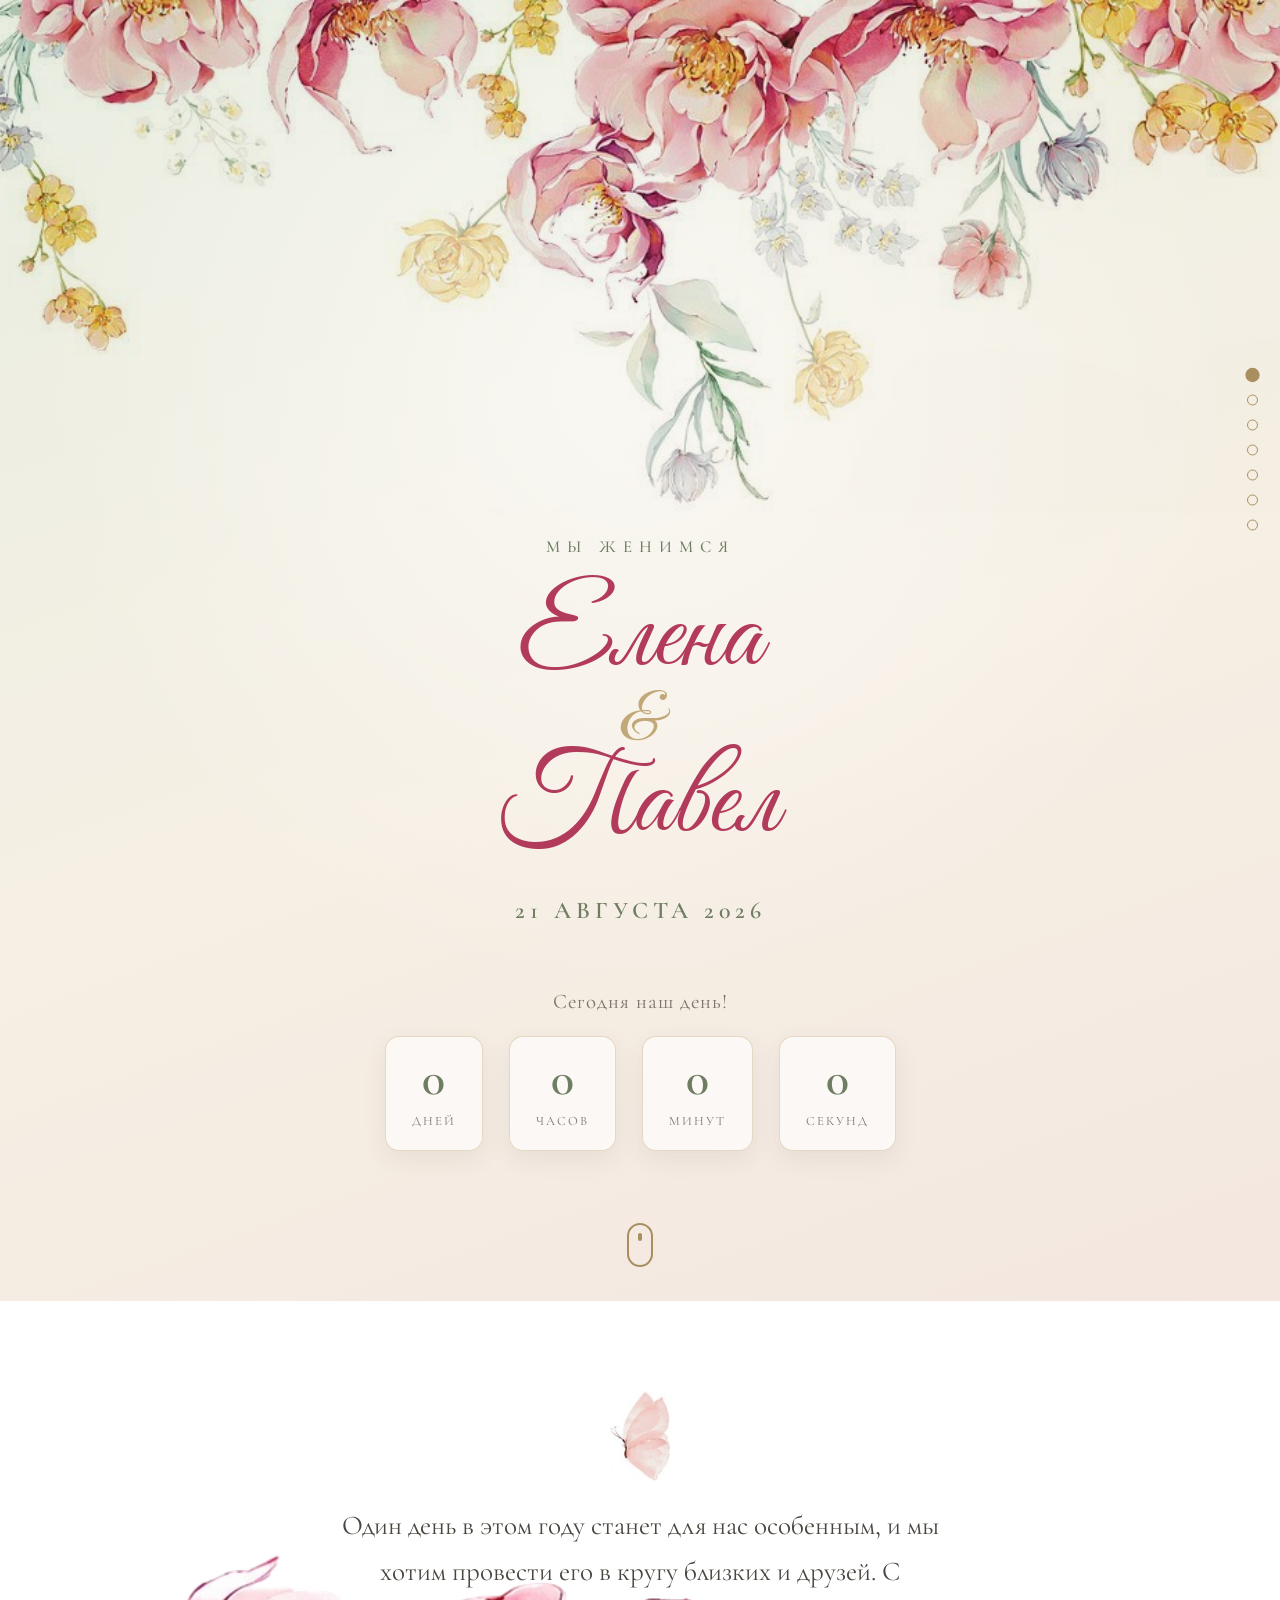
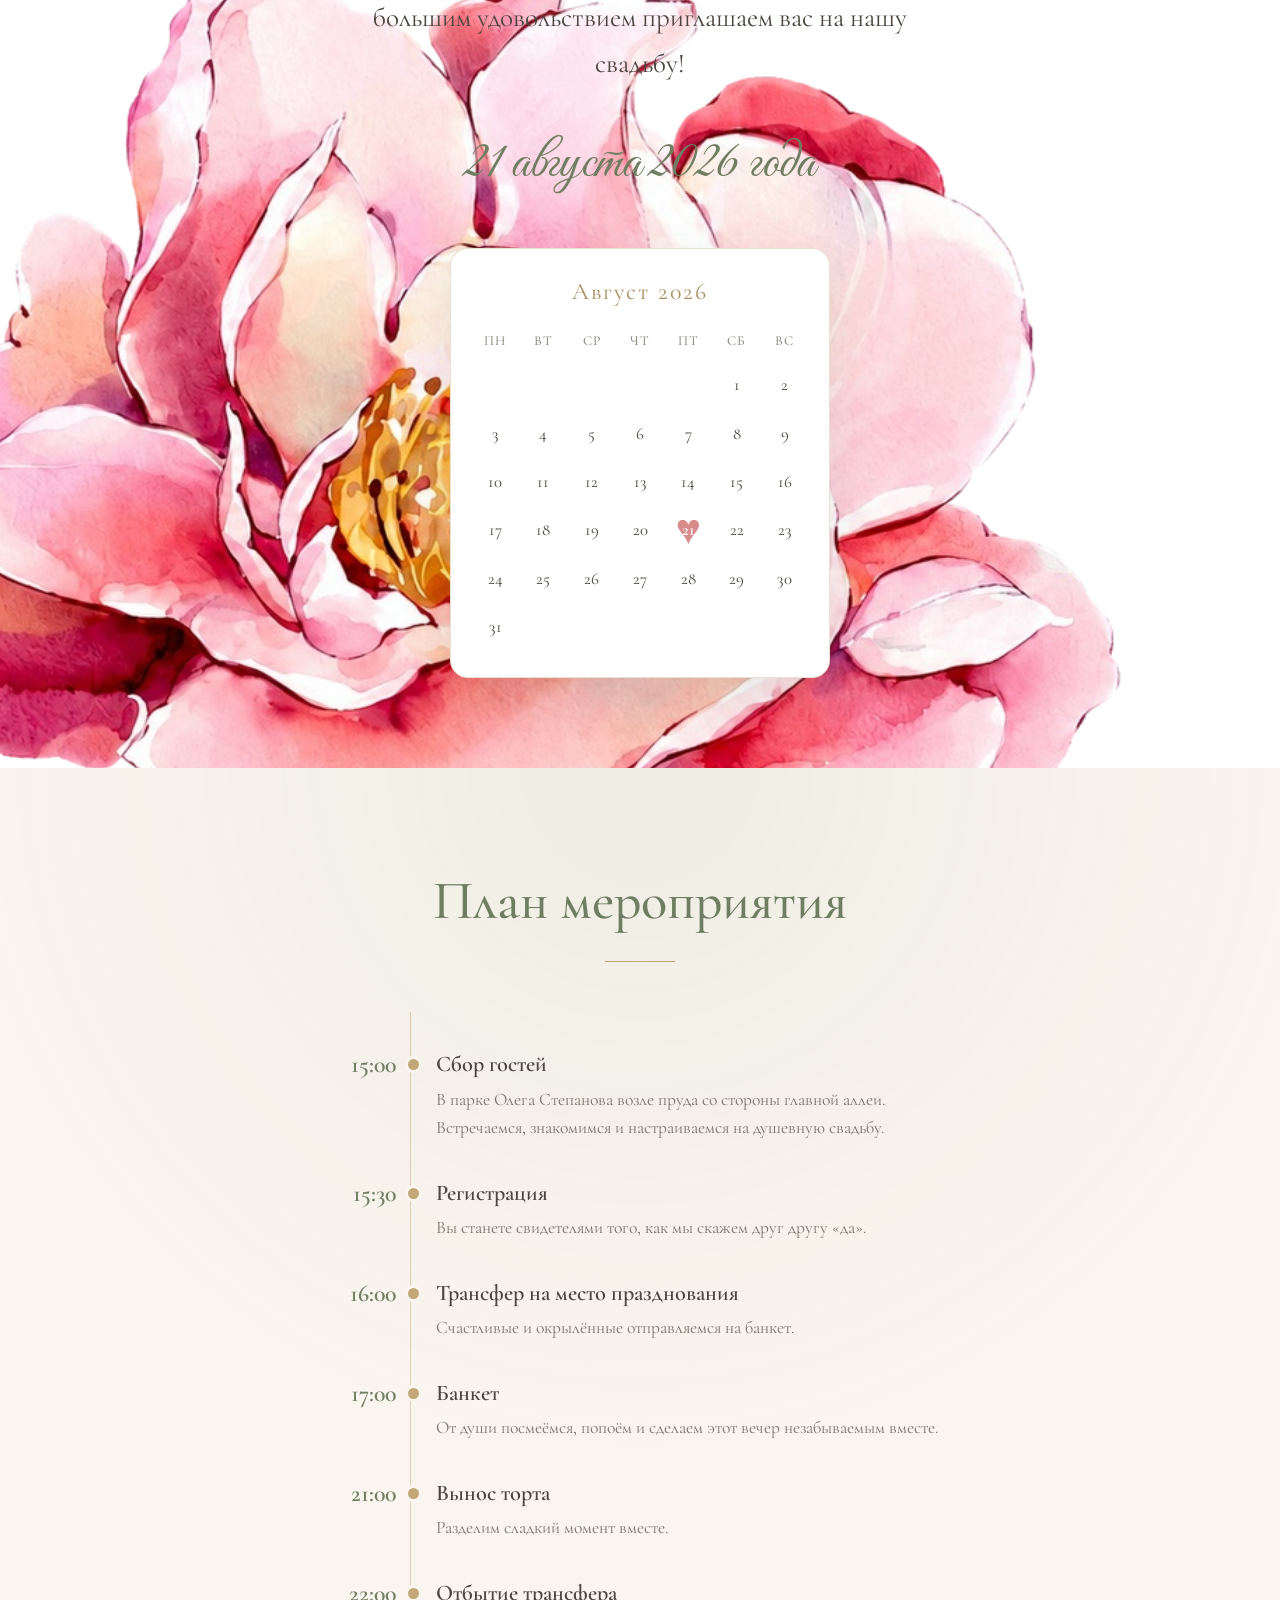
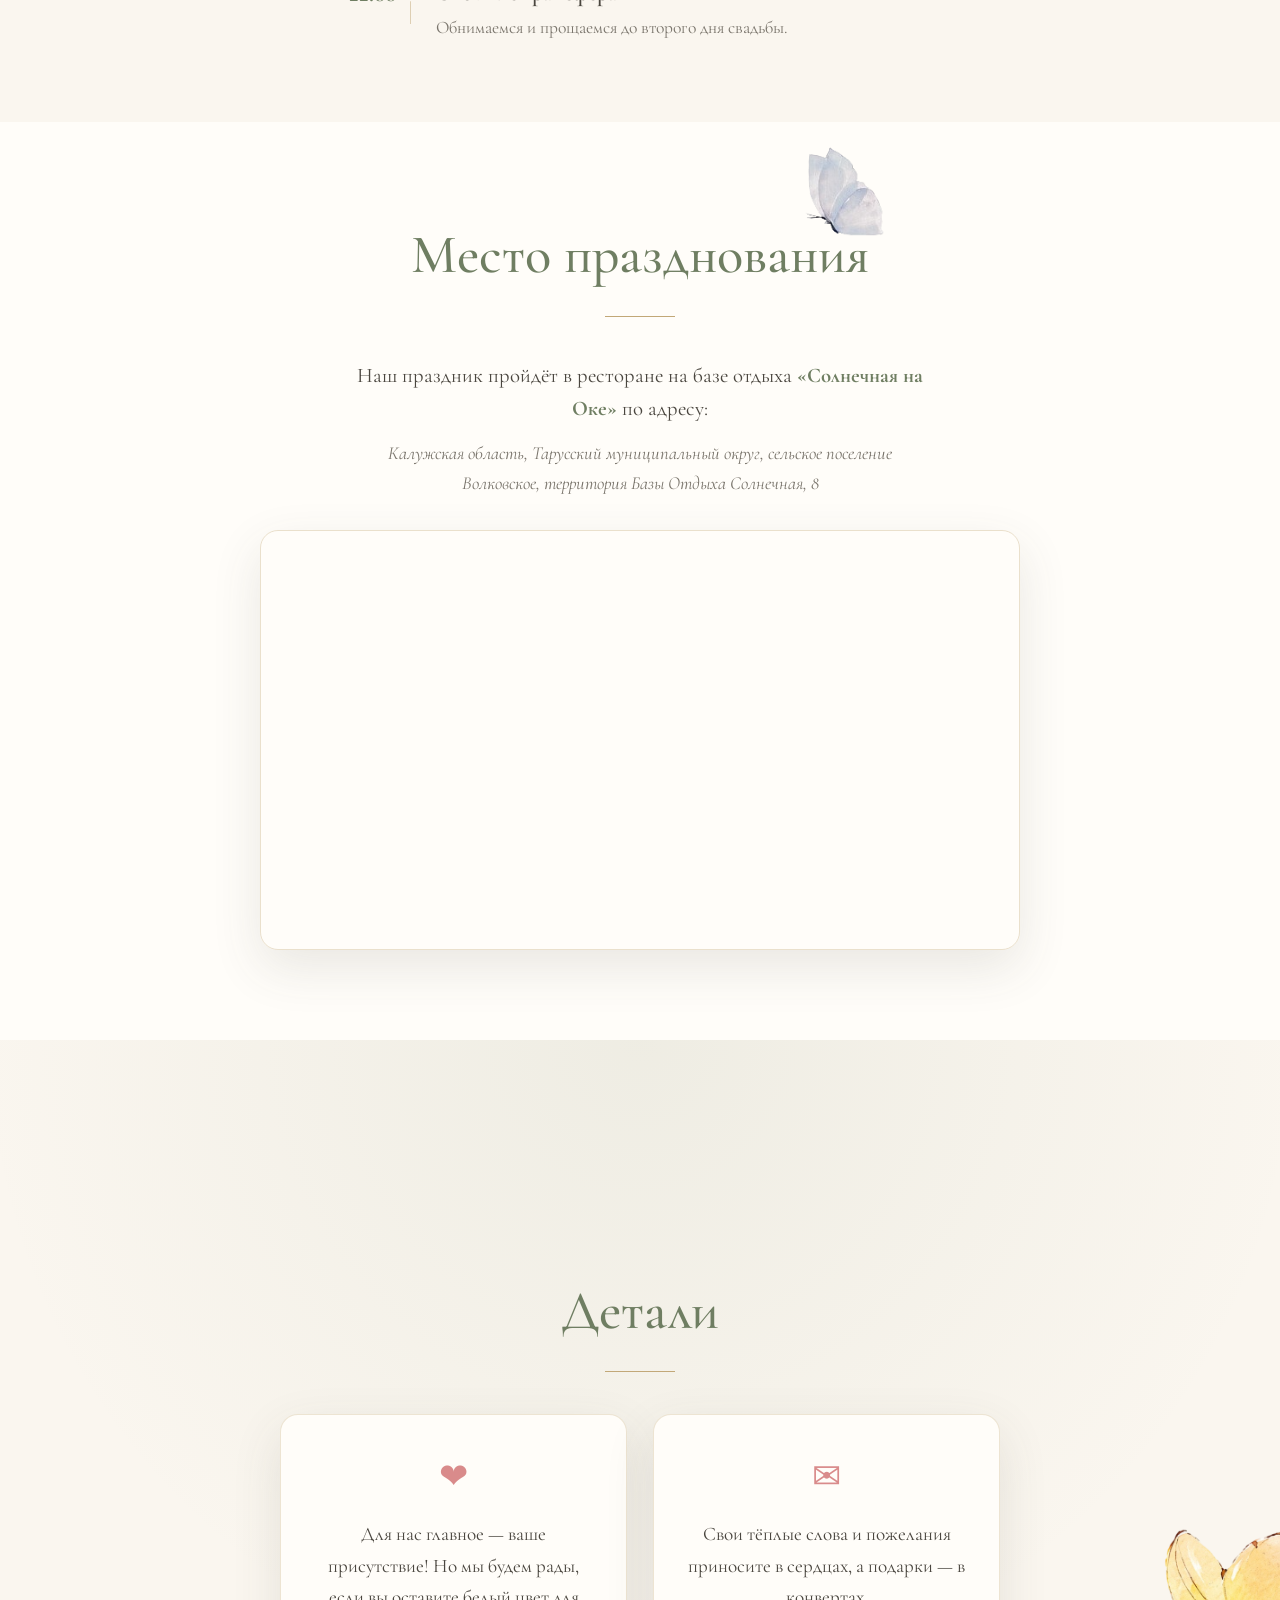
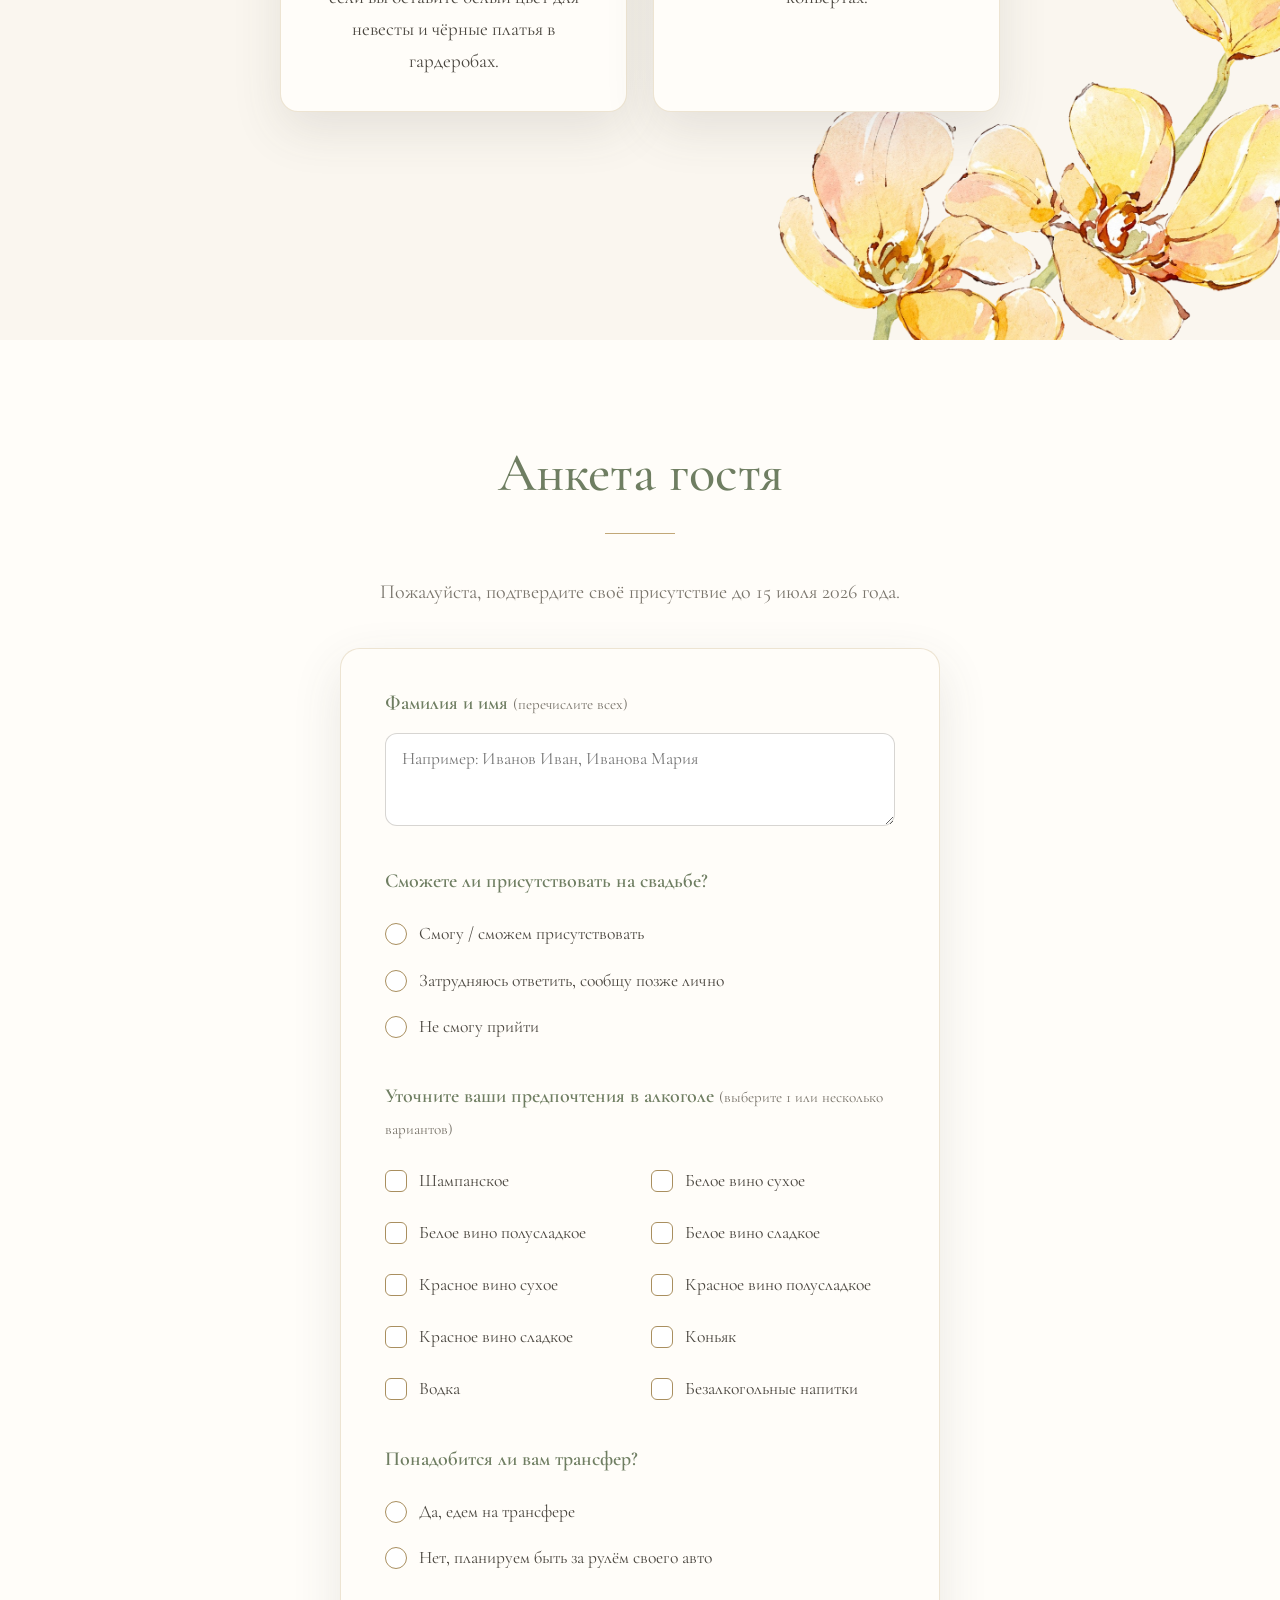
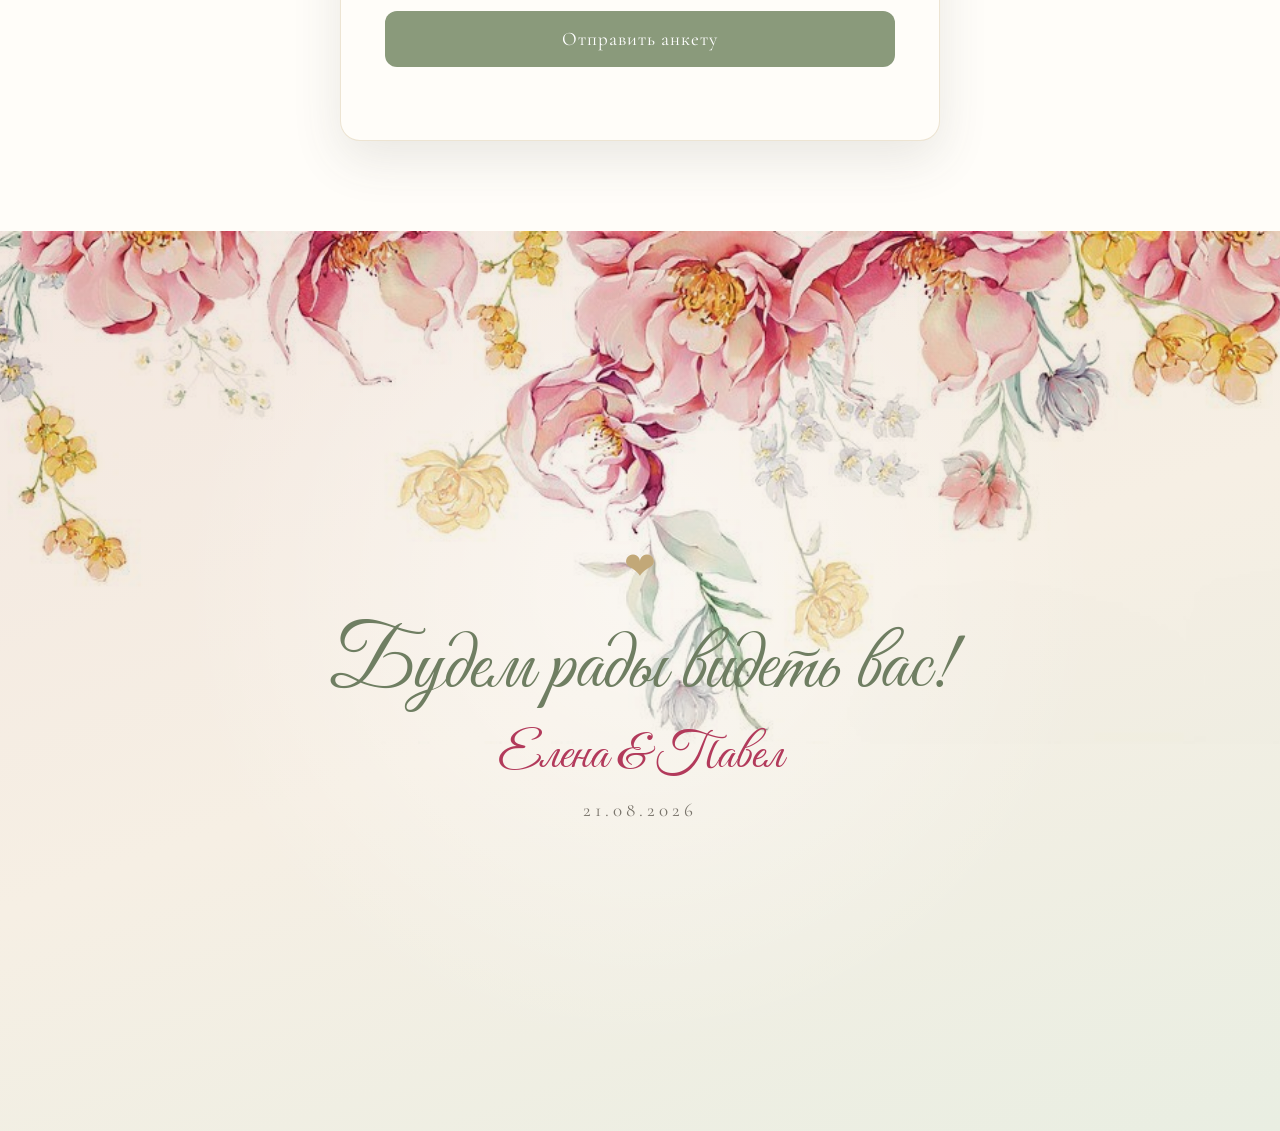
==== index.html @ e18c3d2d "Add files via upload" ====
<!DOCTYPE html>
<html lang="ru">
<head>
  <meta charset="UTF-8" />
  <meta name="viewport" content="width=device-width, initial-scale=1.0" />
  <title>Елена &amp; Павел — Приглашение на свадьбу</title>
  <meta name="description" content="Приглашение на свадьбу Елены и Павла — 21 августа 2026 года" />
  <link rel="preconnect" href="https://fonts.googleapis.com" />
  <link rel="preconnect" href="https://fonts.gstatic.com" crossorigin />
  <link href="https://fonts.googleapis.com/css2?family=Cormorant+Garamond:ital,wght@0,400;0,500;0,600;1,400&family=Great+Vibes&display=swap" rel="stylesheet" />
  <link rel="stylesheet" href="styles.css" />
</head>
<body>

  <!-- Навигация-точки -->
  <nav class="dots" aria-label="Навигация по разделам">
    <a href="#hero" class="dot" data-label="Начало"></a>
    <a href="#invite" class="dot" data-label="Приглашение"></a>
    <a href="#plan" class="dot" data-label="План"></a>
    <a href="#place" class="dot" data-label="Место"></a>
    <a href="#details" class="dot" data-label="Детали"></a>
    <a href="#rsvp" class="dot" data-label="Анкета"></a>
    <a href="#final" class="dot" data-label="Финал"></a>
  </nav>

  <!-- 1. ГЛАВНЫЙ ЭКРАН -->
  <section id="hero" class="section section--hero">
    <!-- Гирлянда из пионов и цветов, свисающая сверху -->
    <img class="deco deco--garland deco--blend" src="images/top-flowers.jpg" alt="" aria-hidden="true" />
    <div class="hero__inner reveal">
      <p class="hero__eyebrow">Мы женимся</p>
      <h1 class="names">
        <span>Елена</span>
        <span class="amp">&amp;</span>
        <span>Павел</span>
      </h1>
      <p class="hero__date">21 августа 2026</p>

      <p class="countdown__title">До свадьбы осталось</p>
      <div class="countdown" id="countdown" aria-live="polite">
        <div class="countdown__cell"><span class="countdown__num" id="cd-days">0</span><span class="countdown__lbl" id="cd-days-lbl">дней</span></div>
        <div class="countdown__cell"><span class="countdown__num" id="cd-hours">0</span><span class="countdown__lbl" id="cd-hours-lbl">часов</span></div>
        <div class="countdown__cell"><span class="countdown__num" id="cd-mins">0</span><span class="countdown__lbl" id="cd-mins-lbl">минут</span></div>
        <div class="countdown__cell"><span class="countdown__num" id="cd-secs">0</span><span class="countdown__lbl" id="cd-secs-lbl">секунд</span></div>
      </div>
    </div>
    <a href="#invite" class="scroll-hint" aria-label="Листайте вниз">
      <span></span>
    </a>
  </section>

  <!-- 2. ПРИГЛАШЕНИЕ -->
  <section id="invite" class="section section--light">
    <img class="deco deco--peony-bl" src="images/peony-big.png" alt="" aria-hidden="true" />
    <div class="container reveal">
      <img class="invite__butterfly deco--blend" src="images/butterfly-pink.jpg" alt="" aria-hidden="true" />
      <p class="invite__text">
        Один день в этом году станет для нас особенным, и мы хотим провести его
        в кругу близких и друзей. С большим удовольствием приглашаем вас
        на нашу свадьбу!
      </p>
      <p class="invite__date">21 августа 2026 года</p>

      <!-- Календарь -->
      <div class="calendar" id="calendar" aria-label="Календарь августа 2026 года">
        <div class="calendar__month">Август 2026</div>
        <div class="calendar__weekdays">
          <span>Пн</span><span>Вт</span><span>Ср</span><span>Чт</span><span>Пт</span><span>Сб</span><span>Вс</span>
        </div>
        <div class="calendar__grid" id="calendar-grid"></div>
      </div>
    </div>
  </section>

  <!-- 3. ПЛАН МЕРОПРИЯТИЯ -->
  <section id="plan" class="section section--accent">
    <div class="container reveal">
      <h2 class="section__title">План мероприятия</h2>
      <div class="timeline">
        <div class="timeline__item reveal">
          <div class="timeline__time">15:00</div>
          <div class="timeline__body">
            <h3>Сбор гостей</h3>
            <p>В парке Олега Степанова возле пруда со стороны главной аллеи.
              Встречаемся, знакомимся и настраиваемся на душевную свадьбу.</p>
          </div>
        </div>
        <div class="timeline__item reveal">
          <div class="timeline__time">15:30</div>
          <div class="timeline__body">
            <h3>Регистрация</h3>
            <p>Вы станете свидетелями того, как мы скажем друг другу «да».</p>
          </div>
        </div>
        <div class="timeline__item reveal">
          <div class="timeline__time">16:00</div>
          <div class="timeline__body">
            <h3>Трансфер на место празднования</h3>
            <p>Счастливые и окрылённые отправляемся на банкет.</p>
          </div>
        </div>
        <div class="timeline__item reveal">
          <div class="timeline__time">17:00</div>
          <div class="timeline__body">
            <h3>Банкет</h3>
            <p>От души посмеёмся, попоём и сделаем этот вечер незабываемым вместе.</p>
          </div>
        </div>
        <div class="timeline__item reveal">
          <div class="timeline__time">21:00</div>
          <div class="timeline__body">
            <h3>Вынос торта</h3>
            <p>Разделим сладкий момент вместе.</p>
          </div>
        </div>
        <div class="timeline__item reveal">
          <div class="timeline__time">22:00</div>
          <div class="timeline__body">
            <h3>Отбытие трансфера</h3>
            <p>Обнимаемся и прощаемся до второго дня свадьбы.</p>
          </div>
        </div>
      </div>
    </div>
  </section>

  <!-- 4. МЕСТО ПРАЗДНОВАНИЯ -->
  <section id="place" class="section section--light">
    <div class="container reveal">
      <h2 class="section__title">Место праздновани<span class="title-perch">я<img class="butterfly-on-letter" src="images/butterfly-blue2.png" alt="" aria-hidden="true" /></span></h2>
      <p class="place__text">
        Наш праздник пройдёт в ресторане на базе отдыха
        <strong>«Солнечная на Оке»</strong> по адресу:
      </p>
      <p class="place__address">
        Калужская область, Тарусский муниципальный округ,
        сельское поселение Волковское, территория Базы Отдыха Солнечная, 8
      </p>
      <div class="map">
        <iframe
          src="https://yandex.ru/map-widget/v1/?text=%D0%9A%D0%B0%D0%BB%D1%83%D0%B6%D1%81%D0%BA%D0%B0%D1%8F%20%D0%BE%D0%B1%D0%BB%D0%B0%D1%81%D1%82%D1%8C%2C%20%D0%A2%D0%B0%D1%80%D1%83%D1%81%D1%81%D0%BA%D0%B8%D0%B9%20%D1%80%D0%B0%D0%B9%D0%BE%D0%BD%2C%20%D0%B1%D0%B0%D0%B7%D0%B0%20%D0%BE%D1%82%D0%B4%D1%8B%D1%85%D0%B0%20%D0%A1%D0%BE%D0%BB%D0%BD%D0%B5%D1%87%D0%BD%D0%B0%D1%8F%20%D0%BD%D0%B0%20%D0%9E%D0%BA%D0%B5&z=14"
          width="100%" height="100%" frameborder="0" allowfullscreen
          title="Карта проезда к базе отдыха Солнечная на Оке"
          loading="lazy"></iframe>
      </div>
    </div>
  </section>

  <!-- 5. ДЕТАЛИ -->
  <section id="details" class="section section--accent">
    <!-- жёлтые цветы в нижнем-правом углу -->
    <img class="deco deco--peony-br" src="images/yellow-flowers.png" alt="" aria-hidden="true" />
    <div class="container reveal">
      <h2 class="section__title">Детали</h2>
      <div class="details__cards">
        <div class="detail-card">
          <div class="detail-card__icon">&#10084;</div>
          <p>Для нас главное — ваше присутствие! Но мы будем рады, если вы
            оставите белый цвет для невесты и чёрные платья в гардеробах.</p>
        </div>
        <div class="detail-card">
          <div class="detail-card__icon">&#9993;</div>
          <p>Свои тёплые слова и пожелания приносите в сердцах, а подарки —
            в конвертах.</p>
        </div>
      </div>
    </div>
  </section>

  <!-- 6. АНКЕТА ГОСТЯ -->
  <section id="rsvp" class="section section--light">
    <div class="container reveal">
      <h2 class="section__title">Анкета гостя</h2>
      <p class="rsvp__lead">
        Пожалуйста, подтвердите своё присутствие до 15 июля 2026 года.
      </p>

      <form class="rsvp-form" id="rsvp-form"
            action="https://formsubmit.co/zeferina@mail.ru" method="POST">
        <!-- Настройки FormSubmit -->
        <input type="hidden" name="_subject" value="Новый ответ на анкету свадьбы Елены и Павла" />
        <input type="hidden" name="_template" value="table" />
        <input type="hidden" name="_captcha" value="false" />
        <input type="hidden" name="_next" value="https://formsubmit.co/" />
        <input type="text" name="_honey" style="display:none" />

        <!-- Вопрос 1 -->
        <div class="field">
          <label class="field__label" for="guests">Фамилия и имя <span class="muted">(перечислите всех)</span></label>
          <textarea id="guests" name="Гости (ФИО)" rows="3" required
            placeholder="Например: Иванов Иван, Иванова Мария"></textarea>
        </div>

        <!-- Вопрос 2 -->
        <fieldset class="field">
          <legend class="field__label">Сможете ли присутствовать на свадьбе?</legend>
          <label class="opt"><input type="radio" name="Присутствие" value="Смогу/сможем присутствовать" required /><span>Смогу / сможем присутствовать</span></label>
          <label class="opt"><input type="radio" name="Присутствие" value="Затрудняюсь ответить, сообщу позже лично" /><span>Затрудняюсь ответить, сообщу позже лично</span></label>
          <label class="opt"><input type="radio" name="Присутствие" value="Не смогу прийти" /><span>Не смогу прийти</span></label>
        </fieldset>

        <!-- Вопрос 3 -->
        <fieldset class="field">
          <legend class="field__label">Уточните ваши предпочтения в алкоголе <span class="muted">(выберите 1 или несколько вариантов)</span></legend>
          <div class="opts-grid">
            <label class="opt"><input type="checkbox" name="Напитки" value="Шампанское" /><span>Шампанское</span></label>
            <label class="opt"><input type="checkbox" name="Напитки" value="Белое вино сухое" /><span>Белое вино сухое</span></label>
            <label class="opt"><input type="checkbox" name="Напитки" value="Белое вино полусладкое" /><span>Белое вино полусладкое</span></label>
            <label class="opt"><input type="checkbox" name="Напитки" value="Белое вино сладкое" /><span>Белое вино сладкое</span></label>
            <label class="opt"><input type="checkbox" name="Напитки" value="Красное вино сухое" /><span>Красное вино сухое</span></label>
            <label class="opt"><input type="checkbox" name="Напитки" value="Красное вино полусладкое" /><span>Красное вино полусладкое</span></label>
            <label class="opt"><input type="checkbox" name="Напитки" value="Красное вино сладкое" /><span>Красное вино сладкое</span></label>
            <label class="opt"><input type="checkbox" name="Напитки" value="Коньяк" /><span>Коньяк</span></label>
            <label class="opt"><input type="checkbox" name="Напитки" value="Водка" /><span>Водка</span></label>
            <label class="opt"><input type="checkbox" name="Напитки" value="Безалкогольные напитки" /><span>Безалкогольные напитки</span></label>
          </div>
        </fieldset>

        <!-- Вопрос 4 -->
        <fieldset class="field">
          <legend class="field__label">Понадобится ли вам трансфер?</legend>
          <label class="opt"><input type="radio" name="Трансфер" value="Да, едем на трансфере" required /><span>Да, едем на трансфере</span></label>
          <label class="opt"><input type="radio" name="Трансфер" value="Нет, планируем быть за рулём своего авто" /><span>Нет, планируем быть за рулём своего авто</span></label>
        </fieldset>

        <button type="submit" class="btn">Отправить анкету</button>
        <p class="form-note" id="form-note"></p>
      </form>
    </div>
  </section>

  <!-- 7. ФИНАЛ -->
  <section id="final" class="section section--hero section--final">
    <img class="deco deco--garland deco--blend" src="images/top-flowers.jpg" alt="" aria-hidden="true" />
    <div class="hero__inner reveal">
      <div class="ornament ornament--light">&#10084;</div>
      <h2 class="final__title">Будем рады видеть вас!</h2>
      <p class="final__sign">Елена &amp; Павел</p>
      <p class="final__date">21.08.2026</p>
    </div>
  </section>

  <script src="script.js"></script>
</body>
</html>
---- styles.css ----
/* ===== Переменные и базовые стили ===== */
:root {
  --cream: #faf6ef;
  --ivory: #fffdf9;
  --sage: #8a9a7b;
  --sage-dark: #6f7e62;
  --gold: #c2a878;
  --gold-dark: #a98f5f;
  --text: #4a463f;
  --text-soft: #7a756c;
  --rose: #d98b8b;
  --names-rose: #b23a5b; /* тёмно-розовый из лепестков пионов — для имён */
  --shadow: 0 18px 50px rgba(74, 70, 63, 0.12);
}

* { box-sizing: border-box; margin: 0; padding: 0; }

html { scroll-behavior: smooth; }

body {
  font-family: 'Cormorant Garamond', Georgia, serif;
  color: var(--text);
  background: var(--cream);
  font-size: 19px;
  line-height: 1.6;
  scroll-snap-type: y proximity;
  overflow-x: hidden;
}

/* ===== Секции ===== */
.section {
  min-height: 100vh;
  display: flex;
  align-items: center;
  justify-content: center;
  padding: 90px 24px;
  position: relative;
  scroll-snap-align: start;
  overflow: hidden;
}
.section--light { background: var(--ivory); }
.section--accent {
  background:
    radial-gradient(circle at 50% 0%, rgba(138,154,123,0.10), transparent 60%),
    var(--cream);
}

.container {
  width: 100%;
  max-width: 760px;
  text-align: center;
}

.section__title {
  font-size: clamp(2.2rem, 6vw, 3.4rem);
  font-weight: 500;
  color: var(--sage-dark);
  margin-bottom: 42px;
  position: relative;
  display: inline-block;
}
.section__title::after {
  content: '';
  display: block;
  width: 70px; height: 1px;
  background: var(--gold);
  margin: 16px auto 0;
}

/* ===== 1. Главный экран ===== */
.section--hero {
  background:
    radial-gradient(circle at 50% 30%, rgba(255,255,255,0.55), transparent 55%),
    linear-gradient(160deg, #e9eee2 0%, #f6efe4 55%, #f3e7e0 100%);
  text-align: center;
  flex-direction: column;
}
/* Главный экран: контент опускаем ниже гирлянды (отступ = высота гирлянды + запас) */
#hero { justify-content: flex-start; padding-top: 0; }
#hero .hero__inner { padding-top: min(calc(40vw + 22px), 543px); padding-bottom: 60px; }
.hero__inner { max-width: 760px; }
.hero__eyebrow {
  text-transform: uppercase;
  letter-spacing: 7px;
  font-size: clamp(0.85rem, 2vw, 1.05rem);
  font-weight: 500;
  color: var(--sage-dark);
  margin-bottom: 20px;
}
.names {
  font-family: 'Great Vibes', cursive;
  font-weight: 400;
  font-size: clamp(3.6rem, 13vw, 7rem);
  line-height: 1.05;
  color: var(--names-rose);
  display: flex;
  flex-direction: column;
  align-items: center;
  gap: 4px;
}
.names .amp {
  font-size: 0.6em;
  color: var(--gold);
  line-height: 0.6;
}
.hero__date {
  letter-spacing: 5px;
  text-transform: uppercase;
  font-size: clamp(1.15rem, 2.8vw, 1.5rem);
  font-weight: 600;
  color: var(--sage-dark);
  margin: 28px 0 54px;
}

/* ===== Таймер ===== */
.countdown__title {
  font-size: 1.3rem;
  color: var(--text-soft);
  letter-spacing: 1px;
  margin-bottom: 18px;
}
.countdown {
  display: flex;
  justify-content: center;
  gap: clamp(10px, 3vw, 26px);
  flex-wrap: wrap;
}
.countdown__cell {
  background: rgba(255,255,255,0.65);
  border: 1px solid rgba(194,168,120,0.4);
  border-radius: 14px;
  padding: 18px clamp(12px, 4vw, 26px);
  min-width: 78px;
  box-shadow: 0 8px 24px rgba(74,70,63,0.08);
}
.countdown__num {
  display: block;
  font-size: clamp(2rem, 7vw, 3rem);
  font-weight: 600;
  color: var(--sage-dark);
  line-height: 1;
}
.countdown__lbl {
  display: block;
  font-size: 0.8rem;
  text-transform: uppercase;
  letter-spacing: 2px;
  color: var(--text-soft);
  margin-top: 8px;
}

/* Подсказка скролла */
.scroll-hint {
  position: absolute;
  bottom: 34px;
  left: 50%;
  transform: translateX(-50%);
  width: 26px; height: 44px;
  border: 2px solid var(--gold-dark);
  border-radius: 14px;
}
.scroll-hint span {
  position: absolute;
  top: 8px; left: 50%;
  width: 4px; height: 8px;
  margin-left: -2px;
  background: var(--gold-dark);
  border-radius: 2px;
  animation: scrollDot 1.6s infinite;
}
@keyframes scrollDot {
  0% { opacity: 0; transform: translateY(0); }
  40% { opacity: 1; }
  100% { opacity: 0; transform: translateY(16px); }
}

/* ===== 2. Приглашение ===== */
.ornament {
  font-size: 2.4rem;
  color: var(--rose);
  margin-bottom: 26px;
}
.ornament--light { color: var(--gold); }
.invite__text {
  font-size: clamp(1.25rem, 3.4vw, 1.7rem);
  line-height: 1.7;
  color: var(--text);
  max-width: 620px;
  margin: 0 auto;
}
.invite__date {
  font-family: 'Great Vibes', cursive;
  font-size: clamp(2.4rem, 7vw, 3.4rem);
  color: var(--sage-dark);
  margin: 34px 0 40px;
}

/* ===== Календарь ===== */
.calendar {
  max-width: 380px;
  margin: 0 auto;
  background: #ffffff;
  border: 1px solid rgba(194,168,120,0.35);
  border-radius: 18px;
  padding: 24px 22px 28px;
  box-shadow: var(--shadow);
}
.calendar__month {
  font-size: 1.5rem;
  color: var(--gold-dark);
  letter-spacing: 2px;
  margin-bottom: 18px;
}
.calendar__weekdays,
.calendar__grid {
  display: grid;
  grid-template-columns: repeat(7, 1fr);
  gap: 4px;
}
.calendar__weekdays span {
  font-size: 0.85rem;
  text-transform: uppercase;
  letter-spacing: 1px;
  color: var(--text-soft);
  padding-bottom: 8px;
}
.calendar__grid { margin-top: 4px; }
.calendar__day {
  aspect-ratio: 1;
  display: flex;
  align-items: center;
  justify-content: center;
  font-size: 1.05rem;
  color: var(--text);
  border-radius: 50%;
}
.calendar__day--empty { visibility: hidden; }
.calendar__day--target {
  position: relative;
  color: #fff;
  font-weight: 600;
}
.calendar__day--target::before {
  content: '\2665'; /* сердце */
  position: absolute;
  inset: -2px;
  display: flex;
  align-items: center;
  justify-content: center;
  font-size: 2.7rem;
  color: var(--rose);
  z-index: 0;
  animation: heartBeat 1.8s ease-in-out infinite;
}
.calendar__day--target span {
  position: relative;
  z-index: 1;
}
@keyframes heartBeat {
  0%, 100% { transform: scale(1); }
  45% { transform: scale(1.12); }
}

/* ===== 3. Таймлайн ===== */
.timeline {
  text-align: left;
  max-width: 600px;
  margin: 0 auto;
  position: relative;
}
.timeline::before {
  content: '';
  position: absolute;
  left: 70px; top: 8px; bottom: 8px;
  width: 1px;
  background: rgba(194,168,120,0.5);
}
.timeline__item {
  display: flex;
  gap: 26px;
  padding: 16px 0;
  position: relative;
}
.timeline__time {
  flex: 0 0 56px;
  text-align: right;
  font-size: 1.5rem;
  font-weight: 600;
  color: var(--sage-dark);
}
.timeline__item::after {
  content: '';
  position: absolute;
  left: 65px; top: 26px;
  width: 11px; height: 11px;
  background: var(--gold);
  border: 3px solid var(--cream);
  border-radius: 50%;
}
.section--accent .timeline__item::after { border-color: var(--cream); }
.timeline__body { padding-left: 14px; }
.timeline__body h3 {
  font-size: 1.4rem;
  font-weight: 600;
  color: var(--text);
  margin-bottom: 4px;
}
.timeline__body p {
  color: var(--text-soft);
  font-size: 1.1rem;
}

/* ===== 4. Место ===== */
.place__text {
  font-size: 1.3rem;
  max-width: 600px;
  margin: 0 auto 14px;
}
.place__text strong { color: var(--sage-dark); }
.place__address {
  color: var(--text-soft);
  font-size: 1.15rem;
  max-width: 560px;
  margin: 0 auto 32px;
  font-style: italic;
}
.map {
  width: 100%;
  height: 420px;
  border-radius: 18px;
  overflow: hidden;
  box-shadow: var(--shadow);
  border: 1px solid rgba(194,168,120,0.35);
}
.map iframe { display: block; border: 0; }

/* ===== 5. Детали ===== */
.details__cards {
  display: grid;
  grid-template-columns: 1fr 1fr;
  gap: 26px;
  max-width: 720px;
  margin: 0 auto;
}
.detail-card {
  background: var(--ivory);
  border: 1px solid rgba(194,168,120,0.3);
  border-radius: 18px;
  padding: 34px 28px;
  box-shadow: var(--shadow);
}
.detail-card__icon {
  font-size: 2.2rem;
  color: var(--rose);
  margin-bottom: 14px;
}
.detail-card p {
  font-size: 1.2rem;
  color: var(--text);
  line-height: 1.65;
}

/* ===== 6. Анкета ===== */
.rsvp__lead {
  font-size: 1.25rem;
  color: var(--text-soft);
  margin-bottom: 40px;
}
.rsvp-form {
  text-align: left;
  max-width: 600px;
  margin: 0 auto;
  background: var(--ivory);
  border: 1px solid rgba(194,168,120,0.3);
  border-radius: 20px;
  padding: 38px clamp(20px, 5vw, 44px);
  box-shadow: var(--shadow);
}
.field { margin-bottom: 30px; border: 0; }
.field__label {
  display: block;
  font-size: 1.25rem;
  font-weight: 600;
  color: var(--sage-dark);
  margin-bottom: 14px;
}
.muted { color: var(--text-soft); font-weight: 400; font-size: 0.95rem; }

textarea {
  width: 100%;
  font-family: inherit;
  font-size: 1.1rem;
  color: var(--text);
  padding: 14px 16px;
  border: 1px solid rgba(122,117,108,0.3);
  border-radius: 12px;
  background: #fff;
  resize: vertical;
}
textarea:focus {
  outline: none;
  border-color: var(--sage);
  box-shadow: 0 0 0 3px rgba(138,154,123,0.18);
}

.opts-grid {
  display: grid;
  grid-template-columns: 1fr 1fr;
  gap: 6px 22px;
}
.opt {
  display: flex;
  align-items: center;
  gap: 12px;
  padding: 9px 0;
  cursor: pointer;
  font-size: 1.1rem;
  color: var(--text);
}
.opt input {
  appearance: none;
  -webkit-appearance: none;
  flex: 0 0 22px;
  width: 22px; height: 22px;
  border: 1.5px solid var(--gold-dark);
  background: #fff;
  cursor: pointer;
  position: relative;
  transition: all 0.15s ease;
}
.opt input[type="radio"] { border-radius: 50%; }
.opt input[type="checkbox"] { border-radius: 6px; }
.opt input:checked {
  background: var(--sage);
  border-color: var(--sage);
}
.opt input:checked::after {
  content: '';
  position: absolute;
  left: 7px; top: 3px;
  width: 5px; height: 10px;
  border: solid #fff;
  border-width: 0 2px 2px 0;
  transform: rotate(45deg);
}
.opt input[type="radio"]:checked::after {
  left: 6px; top: 6px;
  width: 8px; height: 8px;
  border: 0;
  border-radius: 50%;
  background: #fff;
  transform: none;
}

.btn {
  display: block;
  width: 100%;
  margin-top: 8px;
  padding: 16px;
  font-family: inherit;
  font-size: 1.2rem;
  letter-spacing: 1px;
  color: #fff;
  background: var(--sage);
  border: 0;
  border-radius: 12px;
  cursor: pointer;
  transition: background 0.2s ease, transform 0.1s ease;
}
.btn:hover { background: var(--sage-dark); }
.btn:active { transform: scale(0.99); }
.form-note {
  margin-top: 16px;
  text-align: center;
  font-size: 1rem;
  color: var(--sage-dark);
  min-height: 1.2em;
}

/* ===== 7. Финал ===== */
.section--final {
  background:
    radial-gradient(circle at 50% 40%, rgba(255,255,255,0.5), transparent 55%),
    linear-gradient(160deg, #f3e7e0 0%, #f6efe4 50%, #e9eee2 100%);
}
.final__title {
  font-family: 'Great Vibes', cursive;
  font-weight: 400;
  font-size: clamp(2.8rem, 9vw, 5rem);
  color: var(--sage-dark);
  line-height: 1.1;
}
.final__sign {
  font-family: 'Great Vibes', cursive;
  font-weight: 400;
  font-size: clamp(2.2rem, 6vw, 3.2rem);
  letter-spacing: 0;
  text-transform: none;
  color: var(--names-rose);
  margin-top: 16px;
  line-height: 1.1;
}
.final__date {
  letter-spacing: 4px;
  color: var(--text-soft);
  margin-top: 10px;
}

/* ===== Навигация-точки ===== */
.dots {
  position: fixed;
  right: 22px;
  top: 50%;
  transform: translateY(-50%);
  display: flex;
  flex-direction: column;
  gap: 14px;
  z-index: 50;
}
.dot {
  width: 11px; height: 11px;
  border-radius: 50%;
  border: 1.5px solid var(--gold-dark);
  background: transparent;
  transition: all 0.25s ease;
  position: relative;
}
.dot.is-active { background: var(--gold-dark); transform: scale(1.3); }
.dot::after {
  content: attr(data-label);
  position: absolute;
  right: 22px;
  top: 50%;
  transform: translateY(-50%);
  background: var(--sage-dark);
  color: #fff;
  font-size: 0.8rem;
  padding: 3px 10px;
  border-radius: 8px;
  white-space: nowrap;
  opacity: 0;
  pointer-events: none;
  transition: opacity 0.2s ease;
}
.dot:hover::after { opacity: 1; }

/* ===== Декор: акварельные цветы и бабочки ===== */
/* Контент всегда поверх декора */
.container, .hero__inner { position: relative; z-index: 2; }

.deco {
  position: absolute;
  pointer-events: none;
  user-select: none;
  z-index: 1;
}
/* Картинки с белым фоном: умножение прячет белое на светлом фоне */
.deco--blend { mix-blend-mode: multiply; }

/* Экран «Приглашение»: фон как у картинки (белый), бабочка статична по центру */
#invite { background: #ffffff; }
.invite__butterfly {
  display: block;
  width: clamp(46px, 12vw, 60px);
  height: auto;
  margin: 0 auto 22px;
}

/* Гирлянда, свисающая сверху (главный экран и финал) */
.deco--garland {
  top: 0; left: 50%;
  transform: translateX(-50%);
  width: 130%;          /* +30% к размеру цветов */
  max-width: 1690px;
  height: auto;
}

/* Пион в нижнем-левом углу (приглашение) */
.deco--peony-bl {
  bottom: 0; left: 0;
  width: clamp(520px, 140vw, 1880px);  /* ещё в 2 раза крупнее — 140% ширины */
  transform: translate(-26%, 28%);     /* выезжает из нижнего-левого угла и закрывает его */
  height: auto;
}
/* Пион с бабочкой в нижнем-правом углу (детали) */
.deco--peony-br {
  bottom: 0; right: -30px;
  width: clamp(300px, 52vw, 575px);  /* жёлтые цветы, +15% */
  transform: translateY(10%);        /* опущены на 10% ниже */
  height: auto;
}

/* Голубая бабочка, сидящая на краешке буквы «я» в «празднования» */
.title-perch { position: relative; white-space: nowrap; }
.butterfly-on-letter {
  position: absolute;
  top: -1.46em;     /* лапки касаются верхнего края буквы */
  right: -0.4em;    /* у правого края буквы «я» */
  width: clamp(61px, 12vw, 94px);  /* ещё +30% */
  height: auto;
  pointer-events: none;
}
/* Веточка в верхнем-левом углу (место) */
.deco--leaf-tl {
  top: -20px; left: 6px;
  width: clamp(58px, 9vw, 96px);
  height: auto;
}
/* Бабочки: внешний слой ЛЕТИТ по траектории, внутренний МАШЕТ крыльями */
.butterfly { will-change: transform; }
.butterfly__img {
  display: block;
  width: 100%;
  height: auto;
  transform-origin: 50% 50%;
  /* взмах крыльев — лёгкое сжатие по горизонтали */
  animation: wing-flap 0.32s ease-in-out infinite alternate;
}
.deco--butterfly-tr {
  top: 12%; right: 10%;
  width: clamp(46px, 8vw, 66px);
  animation: fly-tr 15s ease-in-out infinite;
}
.deco--butterfly-bl {
  bottom: 18%; left: 10%;
  width: clamp(50px, 8vw, 72px);
  animation: fly-bl 19s ease-in-out infinite;
}
/* Полёт по дуге с возвратом — бабочка кружит, не улетая с экрана */
@keyframes fly-tr {
  0%   { transform: translate(0, 0) rotate(-10deg); }
  18%  { transform: translate(-46px, 34px) rotate(8deg); }
  38%  { transform: translate(-104px, 6px) rotate(-6deg); }
  58%  { transform: translate(-72px, -42px) rotate(12deg); }
  78%  { transform: translate(-18px, -22px) rotate(-8deg); }
  100% { transform: translate(0, 0) rotate(-10deg); }
}
@keyframes fly-bl {
  0%   { transform: translate(0, 0) rotate(8deg); }
  20%  { transform: translate(64px, -30px) rotate(-9deg); }
  42%  { transform: translate(128px, 8px) rotate(6deg); }
  64%  { transform: translate(86px, 52px) rotate(-7deg); }
  84%  { transform: translate(28px, 26px) rotate(9deg); }
  100% { transform: translate(0, 0) rotate(8deg); }
}
@keyframes wing-flap {
  from { transform: scaleX(1); }
  to   { transform: scaleX(0.5); }
}

/* ===== Появление при скролле ===== */
.reveal {
  opacity: 0;
  transform: translateY(30px);
  transition: opacity 0.9s ease, transform 0.9s ease;
}
.reveal.is-visible {
  opacity: 1;
  transform: translateY(0);
}

/* План мероприятий: пункты появляются каскадом при прокрутке */
#plan .timeline__item.reveal { transform: translateY(26px); }
#plan .timeline__item:nth-child(2) { transition-delay: .10s; }
#plan .timeline__item:nth-child(3) { transition-delay: .20s; }
#plan .timeline__item:nth-child(4) { transition-delay: .30s; }
#plan .timeline__item:nth-child(5) { transition-delay: .40s; }
#plan .timeline__item:nth-child(6) { transition-delay: .50s; }

/* ===== Адаптив ===== */
@media (max-width: 640px) {
  body { font-size: 18px; }
  .dots { display: none; }
  .details__cards { grid-template-columns: 1fr; }
  .opts-grid { grid-template-columns: 1fr; }
  .map { height: 340px; }
  .timeline::before { left: 58px; }
  .timeline__item::after { left: 53px; }
  .timeline__time { flex-basis: 48px; font-size: 1.3rem; }
  .section { padding: 70px 18px; }
  /* Главный экран на телефоне: компактнее, малый зазор под гирляндой */
  #hero .hero__inner { padding-top: calc(40vw + 18px); padding-bottom: 20px; }
  .hero__date { margin: 18px 0 30px; }
  .section--hero .scroll-hint { display: none; }
  /* Счётчик — в одну строку, блоки шире, подписи мельче */
  .countdown { flex-wrap: nowrap; gap: 6px; width: 100%; }
  .countdown__cell { min-width: 72px; flex: 1 1 0; padding: 13px 3px; border-radius: 10px; }
  .countdown__num { font-size: 1.6rem; }
  .countdown__lbl { font-size: 0.46rem; letter-spacing: 0; white-space: nowrap; margin-top: 6px; }
  /* Декор не перекрывает текст */
  .deco--peony-br { opacity: 0.9; }
}

@media (prefers-reduced-motion: reduce) {
  * { animation: none !important; transition: none !important; }
  .reveal { opacity: 1; transform: none; }
}
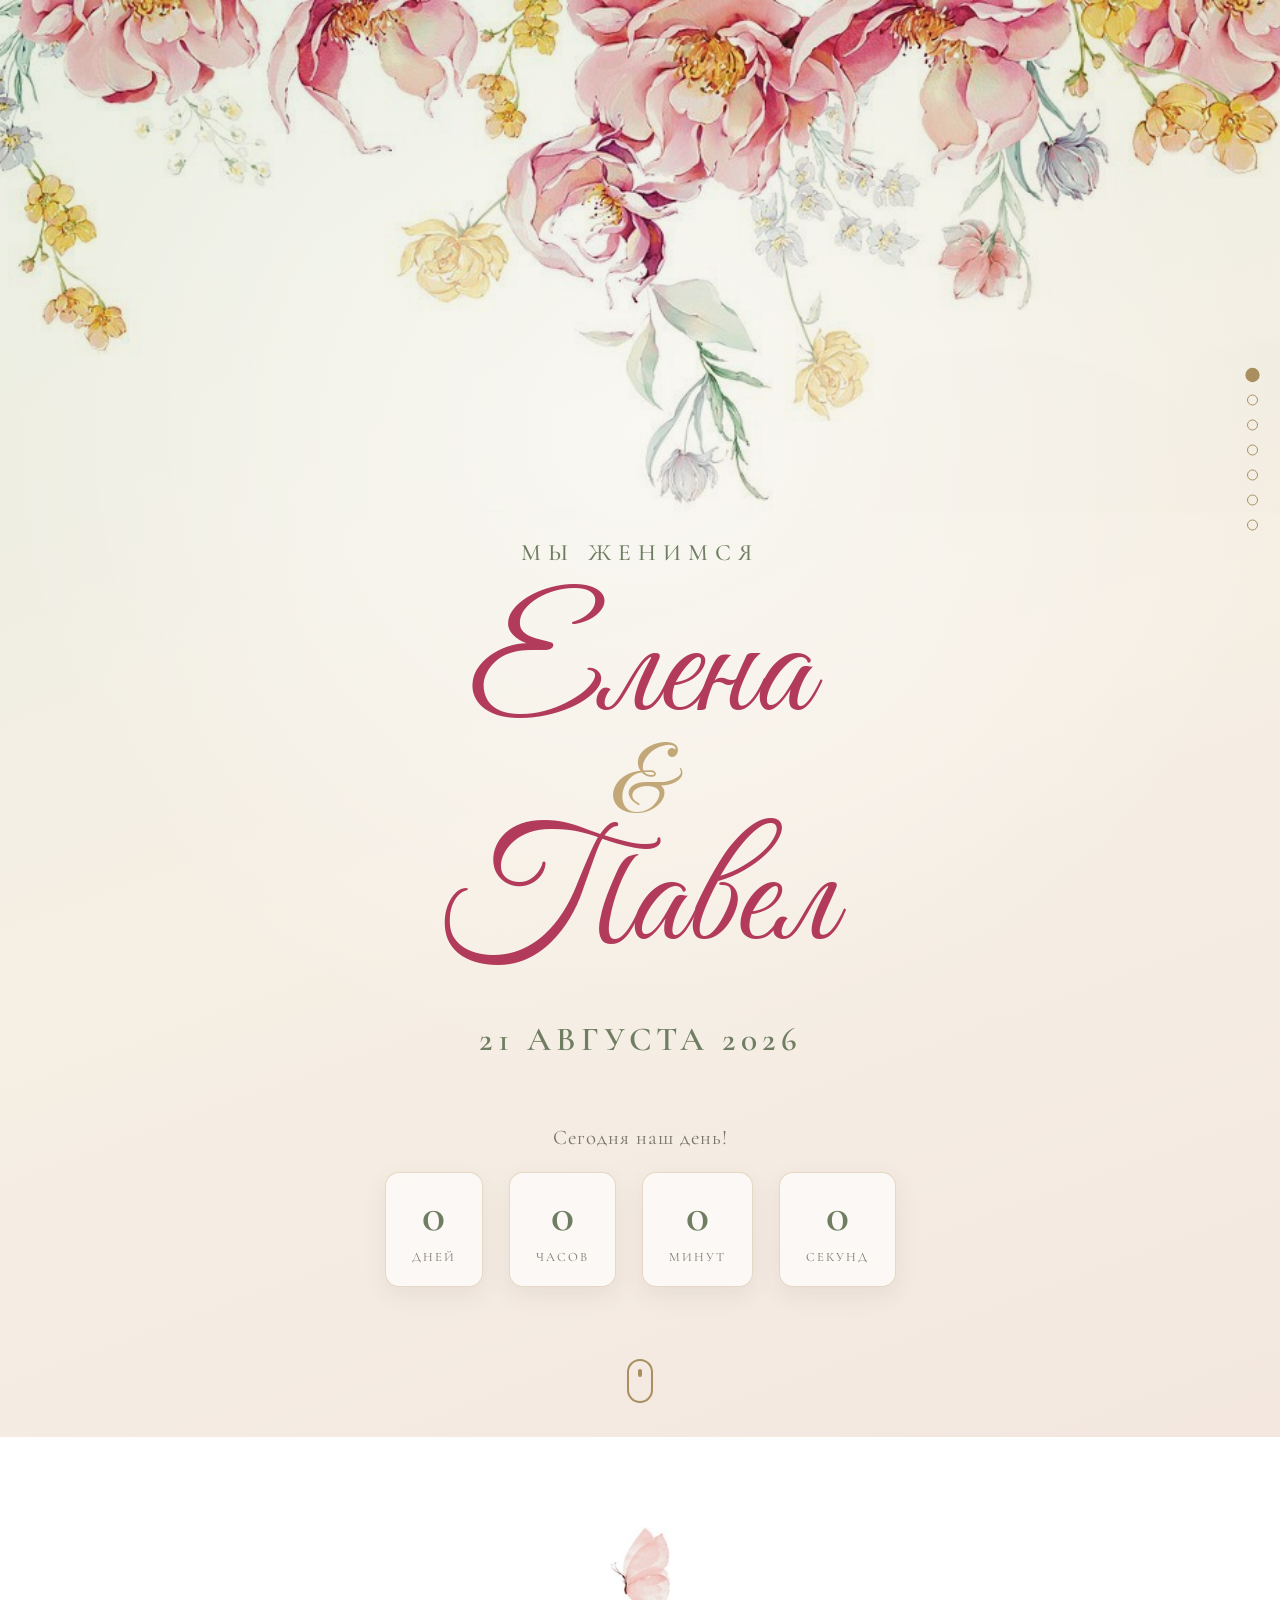
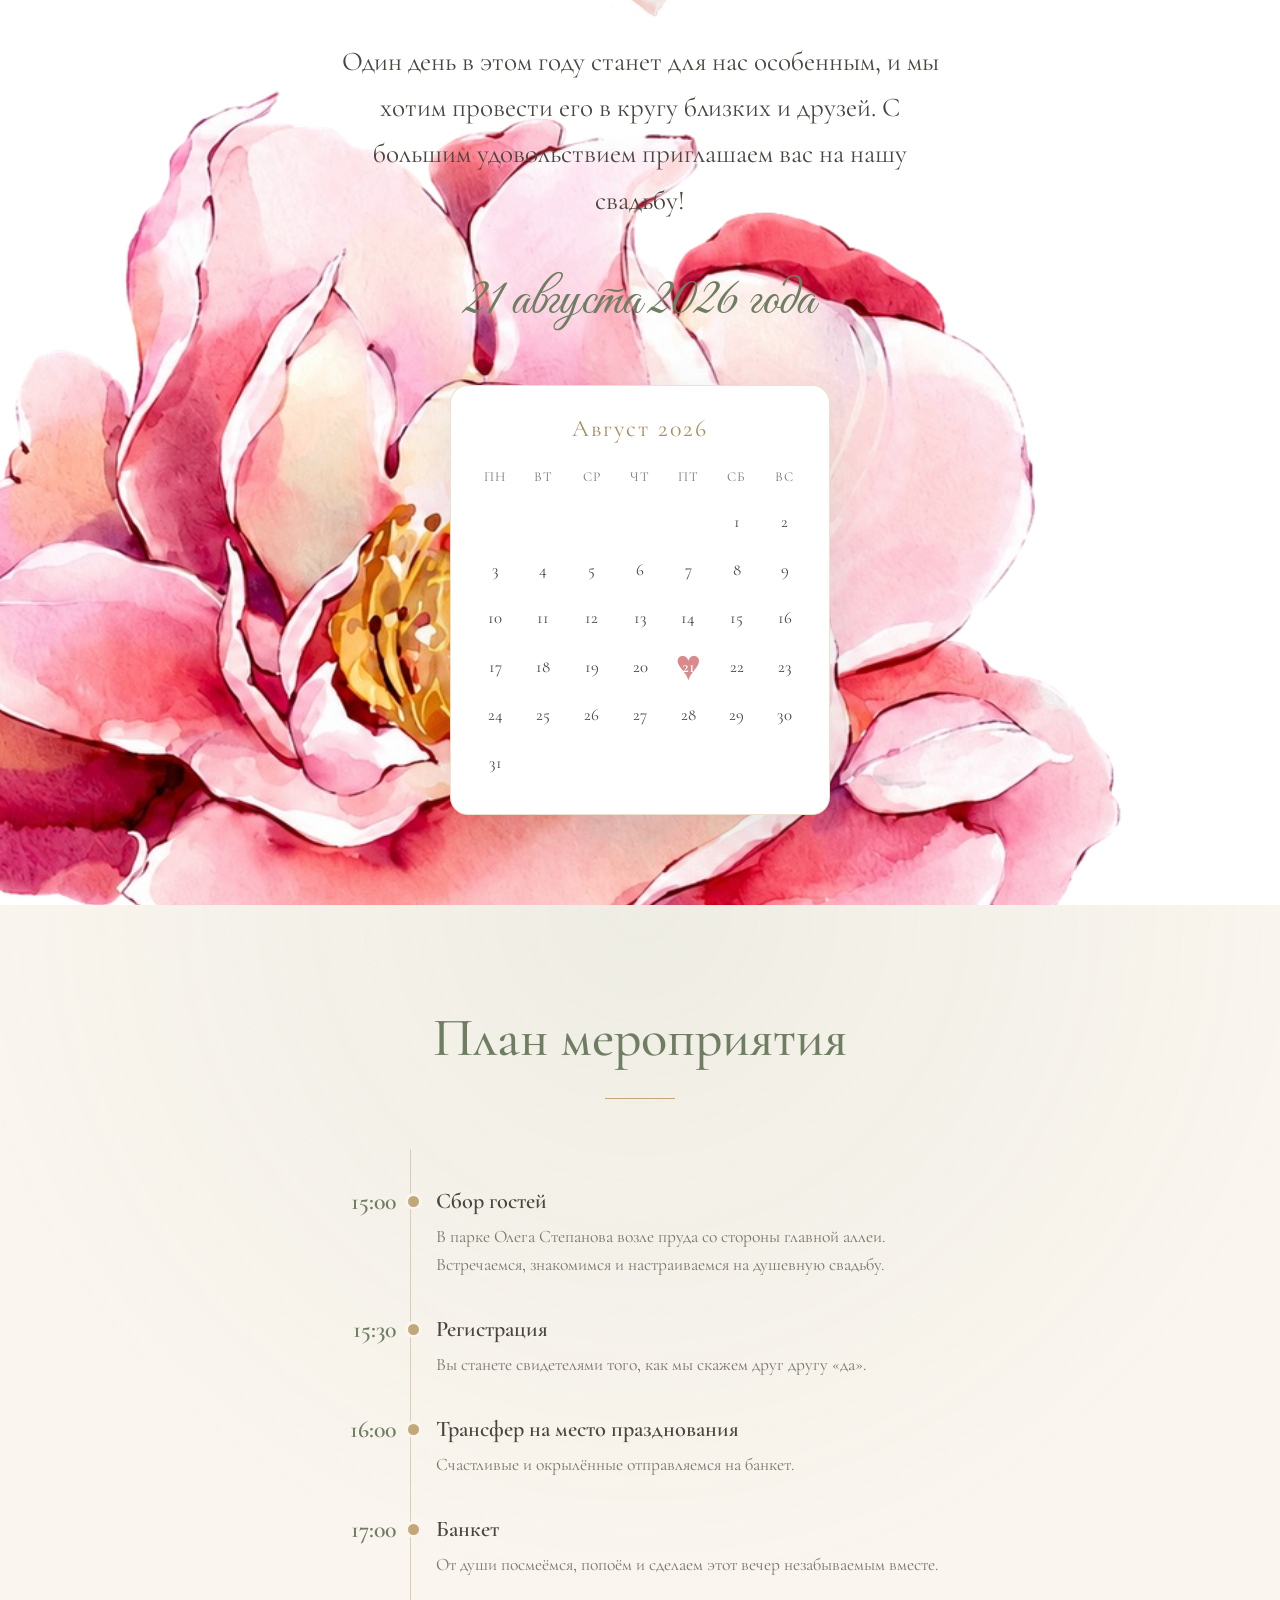
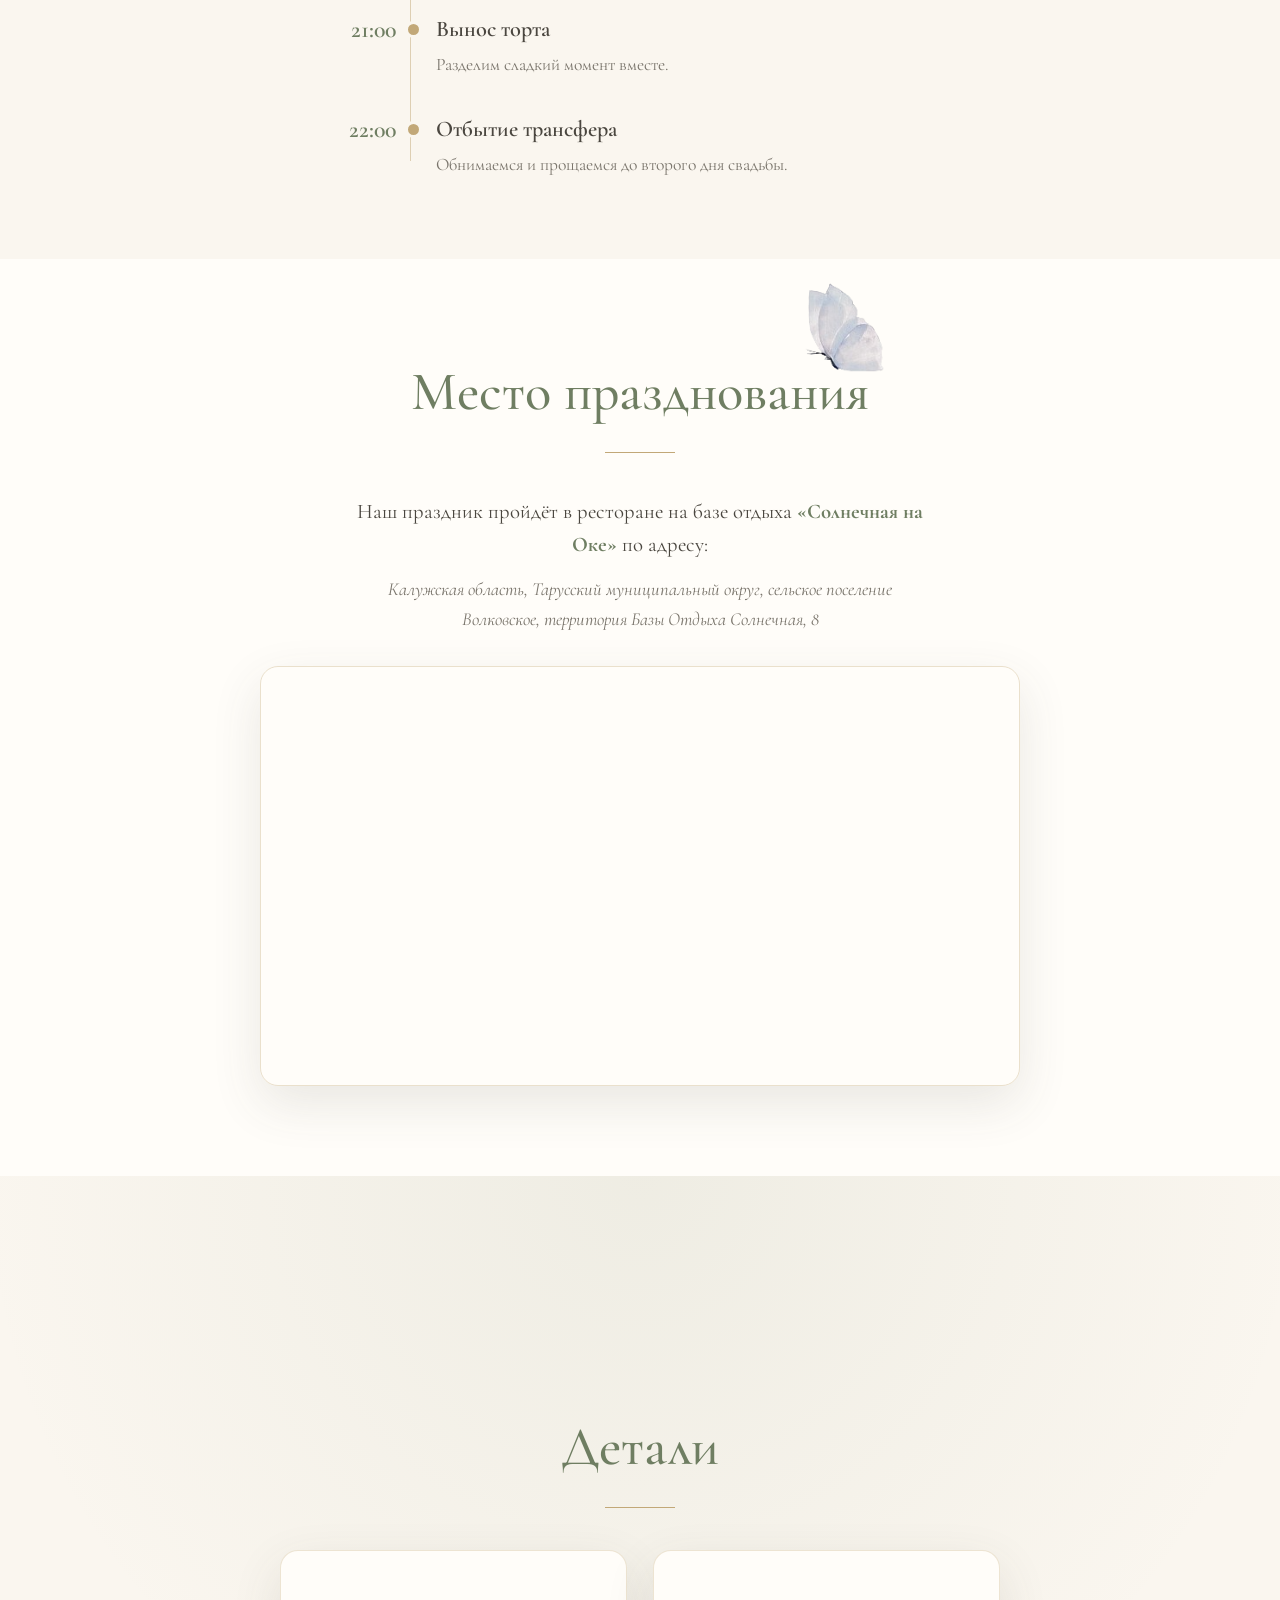
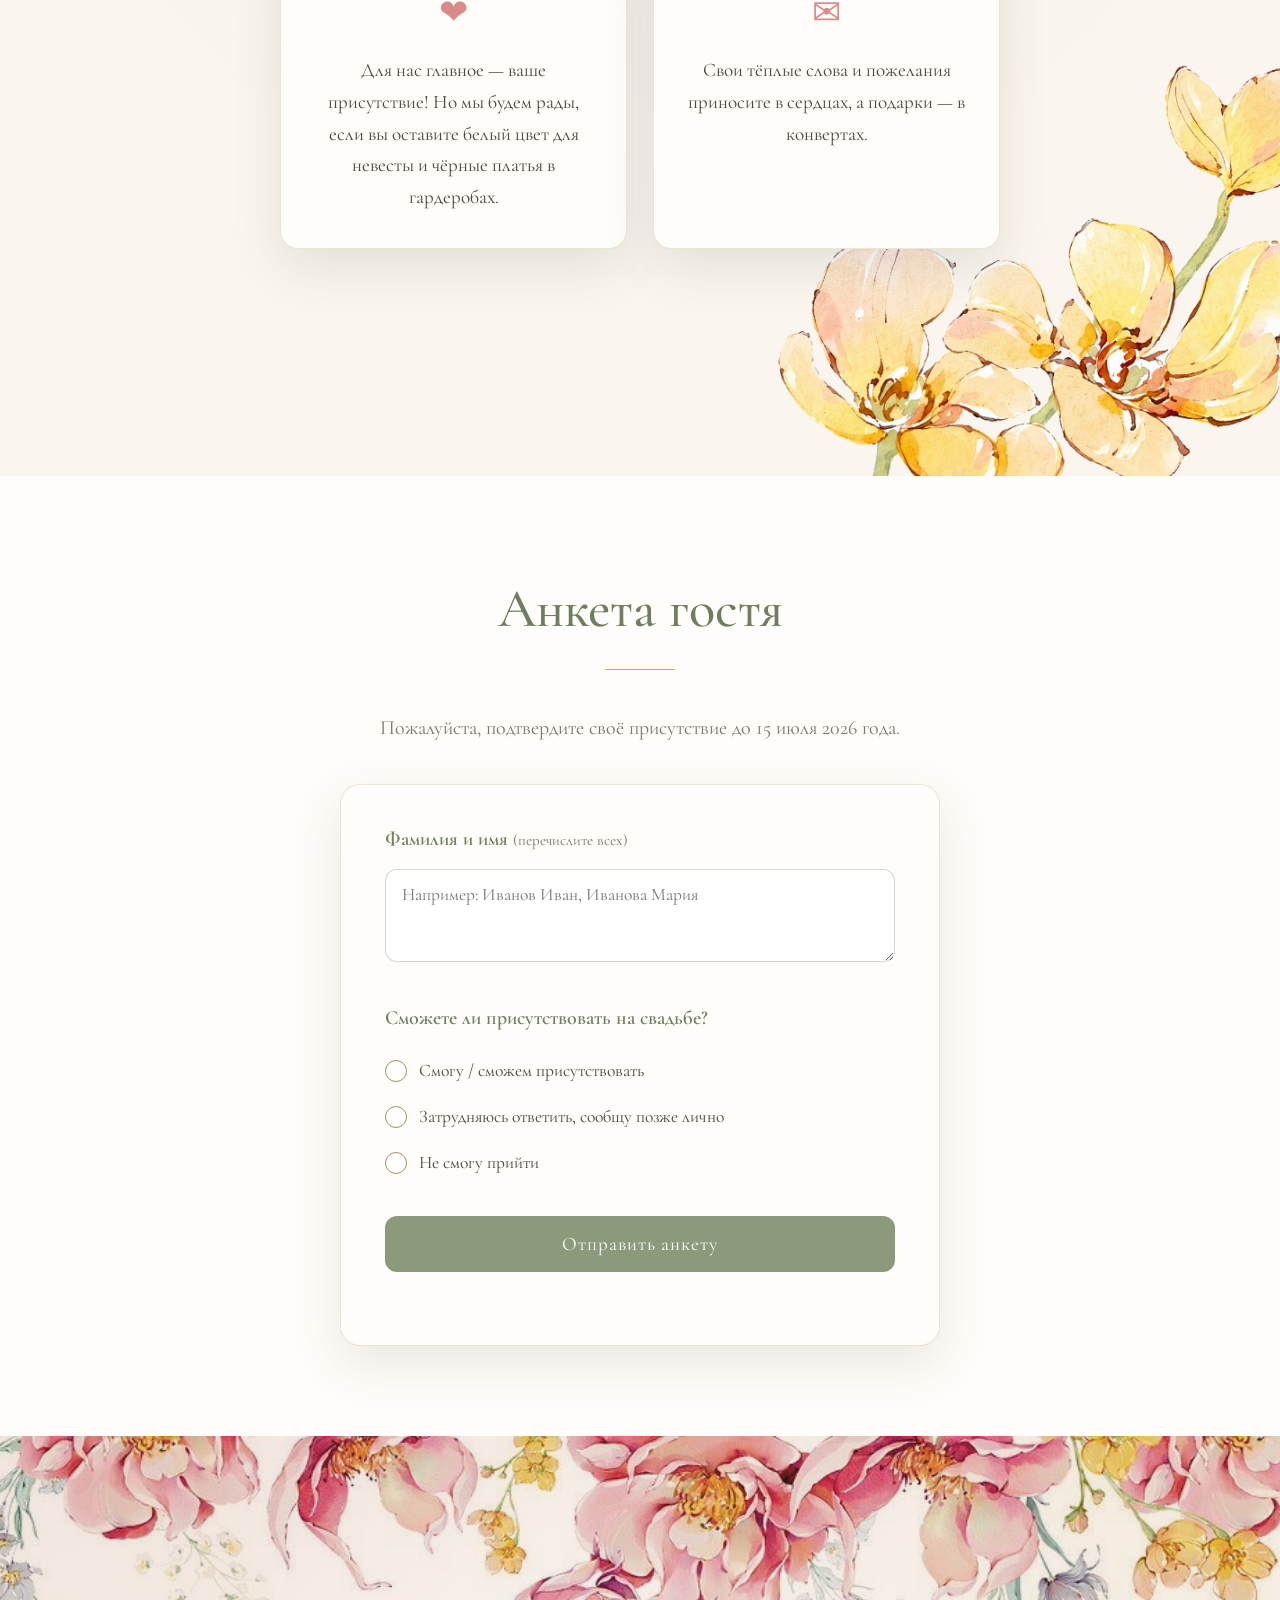
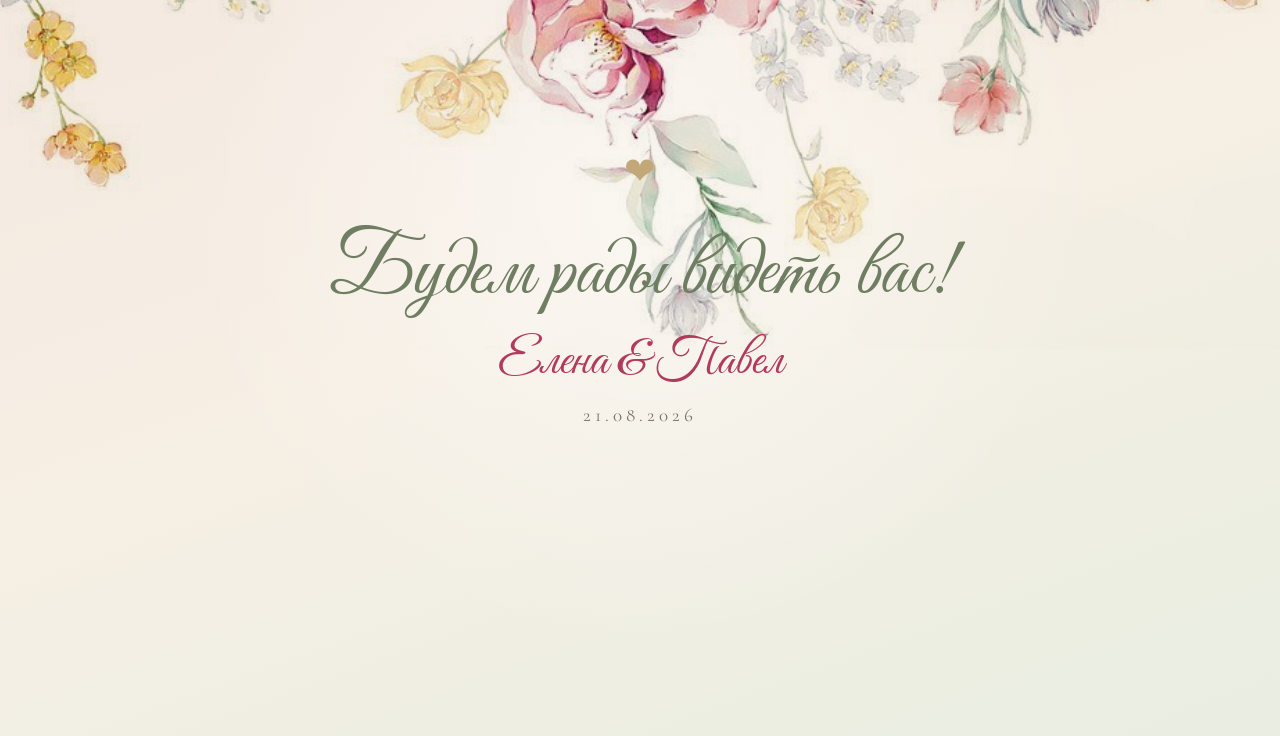
==== commit 27405d1c: "Add files via upload" ====
--- a/index.html
+++ b/index.html
@@ -199,6 +199,8 @@
           <label class="opt"><input type="radio" name="Присутствие" value="Не смогу прийти" /><span>Не смогу прийти</span></label>
         </fieldset>
 
+        <!-- Вопросы 3-4 показываются только тем, кто придёт -->
+        <div id="attendee-only" hidden>
         <!-- Вопрос 3 -->
         <fieldset class="field">
           <legend class="field__label">Уточните ваши предпочтения в алкоголе <span class="muted">(выберите 1 или несколько вариантов)</span></legend>
@@ -219,9 +221,10 @@
         <!-- Вопрос 4 -->
         <fieldset class="field">
           <legend class="field__label">Понадобится ли вам трансфер?</legend>
-          <label class="opt"><input type="radio" name="Трансфер" value="Да, едем на трансфере" required /><span>Да, едем на трансфере</span></label>
+          <label class="opt"><input type="radio" name="Трансфер" value="Да, едем на трансфере" /><span>Да, едем на трансфере</span></label>
           <label class="opt"><input type="radio" name="Трансфер" value="Нет, планируем быть за рулём своего авто" /><span>Нет, планируем быть за рулём своего авто</span></label>
         </fieldset>
+        </div>
 
         <button type="submit" class="btn">Отправить анкету</button>
         <p class="form-note" id="form-note"></p>
--- a/styles.css
+++ b/styles.css
@@ -82,7 +82,7 @@
 .hero__eyebrow {
   text-transform: uppercase;
   letter-spacing: 7px;
-  font-size: clamp(0.85rem, 2vw, 1.05rem);
+  font-size: clamp(1.19rem, 2.8vw, 1.47rem);  /* +40% */
   font-weight: 500;
   color: var(--sage-dark);
   margin-bottom: 20px;
@@ -90,7 +90,7 @@
 .names {
   font-family: 'Great Vibes', cursive;
   font-weight: 400;
-  font-size: clamp(3.6rem, 13vw, 7rem);
+  font-size: clamp(5.04rem, 18.2vw, 9.8rem);  /* +40% */
   line-height: 1.05;
   color: var(--names-rose);
   display: flex;
@@ -102,11 +102,27 @@
   font-size: 0.6em;
   color: var(--gold);
   line-height: 0.6;
+  animation: ampPop 0.7s ease-out 0.9s both;
+}
+/* Имена выплывают навстречу друг другу: «Елена» слева, «Павел» справа */
+.names span:first-child { animation: nameFromLeft 1.2s cubic-bezier(.22,.9,.3,1) both; }
+.names span:last-child  { animation: nameFromRight 1.2s cubic-bezier(.22,.9,.3,1) both; }
+@keyframes nameFromLeft {
+  from { opacity: 0; transform: translateX(-120%); }
+  to   { opacity: 1; transform: translateX(0); }
+}
+@keyframes nameFromRight {
+  from { opacity: 0; transform: translateX(120%); }
+  to   { opacity: 1; transform: translateX(0); }
+}
+@keyframes ampPop {
+  from { opacity: 0; transform: scale(0.4); }
+  to   { opacity: 1; transform: scale(1); }
 }
 .hero__date {
   letter-spacing: 5px;
   text-transform: uppercase;
-  font-size: clamp(1.15rem, 2.8vw, 1.5rem);
+  font-size: clamp(1.61rem, 3.92vw, 2.1rem);  /* +40% */
   font-weight: 600;
   color: var(--sage-dark);
   margin: 28px 0 54px;
@@ -669,7 +685,8 @@
 
 /* ===== Адаптив ===== */
 @media (max-width: 640px) {
-  body { font-size: 18px; }
+  html { font-size: 18px; }   /* база 16px → 18px: весь текст крупнее на ~2pt */
+  body { font-size: 20px; }
   .dots { display: none; }
   .details__cards { grid-template-columns: 1fr; }
   .opts-grid { grid-template-columns: 1fr; }
